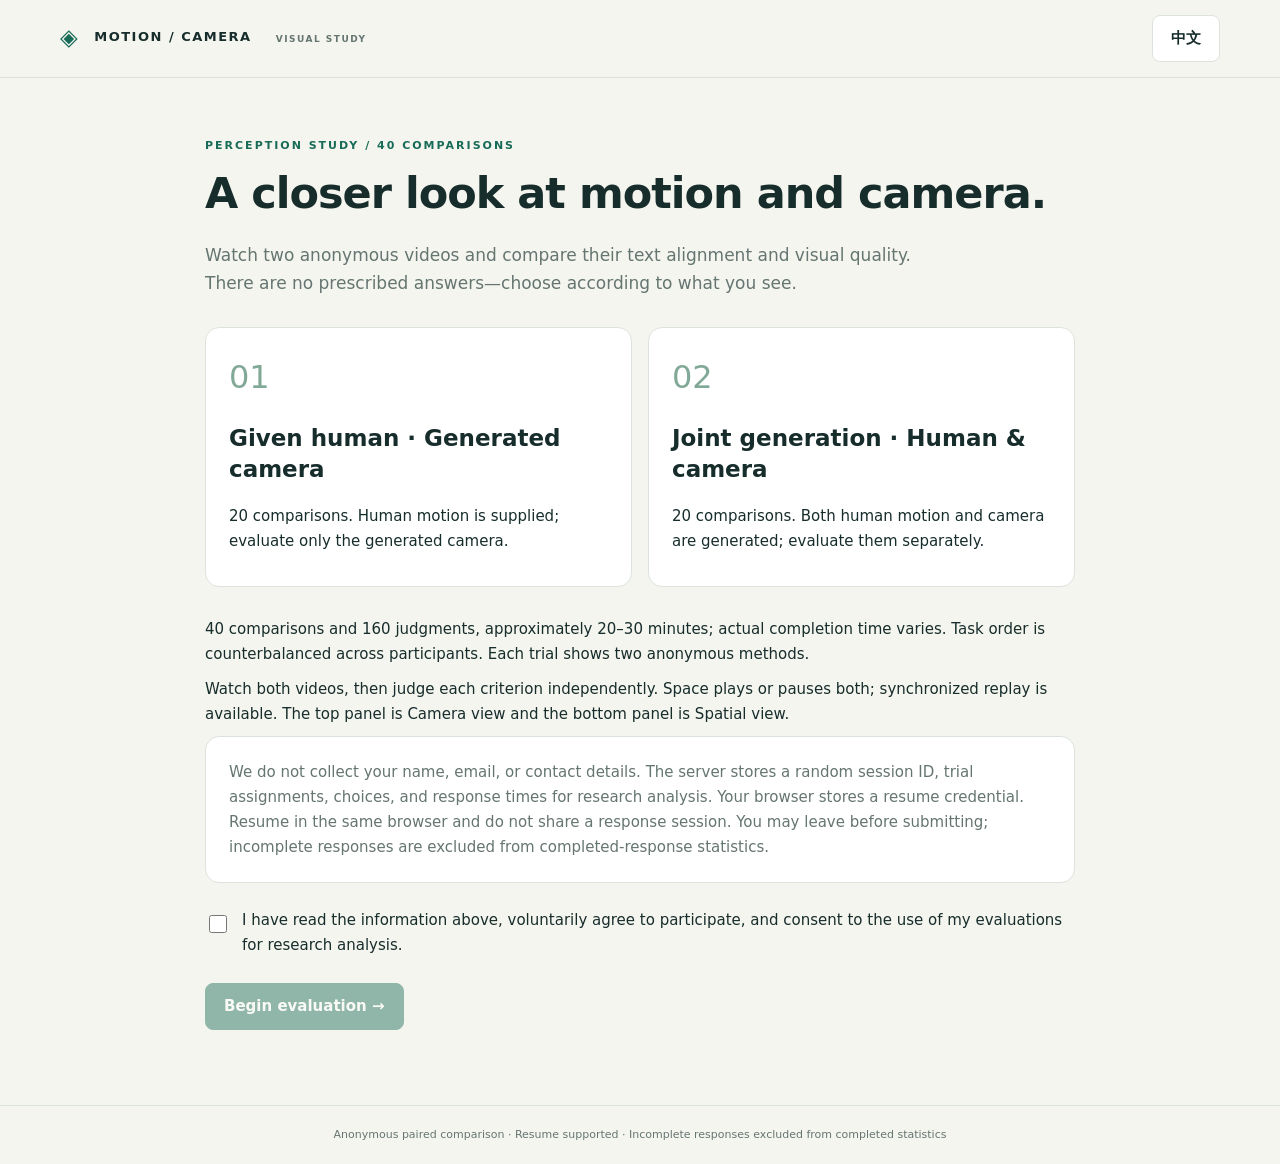
==== web/index.html @ 7c893954 "Restore video-first stacked questionnaire layout and intrinsic aspect ratios" ====
<!doctype html>
<html lang="zh">
<head>
  <meta charset="utf-8"><meta name="viewport" content="width=device-width,initial-scale=1">
  <meta name="referrer" content="no-referrer">
  <title>Motion & Camera · Visual Study</title>
  <link rel="stylesheet" href="style.css?v=20260920-stacked">
  <script src="config.js?v=20260919c" defer></script><script src="prompts-zh.js" defer></script><script src="questions-v2.js" defer></script><script src="player.js?v=20260919c" defer></script><script src="app.js?v=20260919c" defer></script>
</head>
<body>
  <header><a class="brand" href="#" aria-label="Visual study"><span class="brand-mark">◈</span> MOTION / CAMERA <small>VISUAL STUDY</small></a><button id="language" class="language" aria-label="Switch language">English</button></header>
  <main id="app" aria-live="polite"><p>正在连接问卷… / Connecting…</p></main>
  <div id="notice" role="alert" hidden></div>
  <footer id="footer"></footer>
</body>
</html>
---- web/style.css ----
:root{color-scheme:light;--ink:#172d2c;--muted:#657571;--green:#176b57;--line:#dbe3dc;--paper:#f5f5ef}*{box-sizing:border-box}body{margin:0;background:var(--paper);color:var(--ink);font:15px/1.65 'DM Sans','Noto Sans SC',system-ui,sans-serif}header{display:flex;align-items:center;justify-content:space-between;position:sticky;top:0;z-index:5;background:#f5f5eff5;border-bottom:1px solid var(--line);padding:15px max(24px,calc((100vw - 1160px)/2));gap:12px}.brand{color:var(--ink);text-decoration:none;font-size:13px;font-weight:700;letter-spacing:1.5px;white-space:nowrap}.brand small{font-size:9px;margin-left:18px;color:var(--muted)}.brand-mark{font-size:23px;color:var(--green);vertical-align:middle;margin-right:9px}.language{white-space:nowrap}button{font:inherit;cursor:pointer;border:1px solid var(--line);padding:10px 18px;border-radius:8px;color:var(--ink);background:white;font-weight:600}button:hover{border-color:var(--green);background:#edf4ee}button:focus-visible,input:focus-visible{outline:3px solid #a1c8aa;outline-offset:3px}button:disabled{cursor:not-allowed;opacity:.45}.primary{background:var(--green);color:white;border-color:var(--green)}.primary:hover{background:#105442;color:white}main{max-width:1160px;margin:0 auto;padding:34px 24px 50px}h1{font-size:clamp(27px,4vw,43px);line-height:1.25;letter-spacing:-1px;margin:12px 0 20px;font-weight:600}h2{font-size:23px;line-height:1.35}h3{margin:0;font-size:15px}p{margin:10px 0}.eyebrow{font-size:11px;letter-spacing:2px;color:var(--green);font-weight:700;text-transform:uppercase}.lead{font-size:17px;color:var(--muted);max-width:760px}.welcome{max-width:870px;margin:25px auto}.steps{display:grid;grid-template-columns:1fr 1fr;gap:16px;margin:30px 0}.card{background:white;border:1px solid var(--line);border-radius:14px;padding:23px}.card .number{font-size:32px;color:#82a898;font-weight:500}.muted,.help{color:var(--muted)}.help{font-size:12px}.consent{display:flex;align-items:flex-start;gap:12px;margin:25px 0}.consent input{margin-top:7px;min-width:18px;min-height:18px}.progress-row{display:flex;align-items:center;justify-content:space-between;gap:10px}.progress-track{height:4px;background:#dfe6de;border-radius:4px;margin:12px 0 20px;overflow:hidden}.progress-fill{height:100%;background:var(--green)}.scope{border-left:3px solid var(--green);background:#eaf0e7;padding:11px 15px;margin:16px 0;font-weight:500}.prompts{display:grid;gap:8px;margin:18px 0}.prompt{display:grid;grid-template-columns:110px 1fr;gap:12px;font-size:14px}.prompt strong{color:var(--green);font-size:12px;padding-top:2px}.videos{display:grid;grid-template-columns:1fr 1fr;gap:20px}.video-card{background:#e1e8e4;border:1px solid #d2ddd5;border-radius:12px;overflow:hidden}.video-label{display:flex;justify-content:space-between;padding:8px 14px;background:white;font-weight:700}.video-status{font-size:11px;font-weight:500;color:var(--muted)}video{width:100%;height:min(46vh,450px);display:block;object-fit:contain;background:#dee5e2}.playbar{display:flex;gap:10px;align-items:center;flex-wrap:wrap;margin:14px 0 20px}.questions{display:grid;gap:12px}fieldset{margin:0;border:1px solid var(--line);border-radius:12px;background:white;padding:16px 18px}legend{font-weight:600;padding:0 6px;font-size:15px}.question-desc{font-size:12px;color:var(--muted);margin:0 0 11px}.choices{display:grid;grid-template-columns:repeat(5,1fr) .9fr;gap:8px}.choice{cursor:pointer;position:relative;display:flex;align-items:center;justify-content:center;text-align:center;min-height:46px;padding:7px;border:1px solid var(--line);border-radius:7px;font-size:12px;line-height:1.45}.choice input{position:absolute;opacity:0}.choice:has(input:checked){background:#e7f1e8;border:2px solid var(--green);padding:6px;color:#135a48;font-weight:600}.choice:has(input:focus-visible){outline:3px solid #a1c8aa}.nav{display:flex;align-items:center;justify-content:space-between;gap:16px;margin:25px 0}.nav-right{display:flex;gap:12px;align-items:center}.badge{border:1px solid var(--line);border-radius:30px;padding:5px 12px;font-size:12px}.success-icon{font-size:40px;color:var(--green)}.receipt{font-family:monospace;font-size:24px;background:#eaf0e7;padding:15px;display:inline-block;border-radius:8px}#notice{position:fixed;bottom:25px;left:50%;transform:translateX(-50%);max-width:90vw;background:#742c28;color:white;padding:13px 22px;border-radius:10px;z-index:20}footer{text-align:center;border-top:1px solid var(--line);padding:20px;color:var(--muted);font-size:11px}.save-state{font-size:12px;color:var(--muted)}@media(max-width:650px){header{padding:12px 16px}.brand small{display:none}main{padding:22px 14px}.steps{grid-template-columns:1fr}.videos{gap:8px}video{height:35vh}.choices{grid-template-columns:repeat(3,1fr)}.prompt{grid-template-columns:80px 1fr;gap:7px}.nav-right{flex-direction:column;align-items:flex-end}.card{padding:18px}.lead{font-size:15px}}
/* Full-width video pair above the ratings; preserve intrinsic media ratio. */
.view-labels{padding:0 8px;text-align:center;margin:5px 0}.prompt-note{margin:8px 0 16px}
main:has(.study-grid){max-width:1440px}
.study-grid{display:grid;grid-template-columns:minmax(0,1fr);gap:20px}
.view-column{position:static;min-width:0}
.study-grid .videos{grid-template-columns:repeat(2,minmax(0,1fr));align-items:start}
.study-grid .video-card{min-width:0}
.study-grid video{width:100%;height:auto;max-height:none;aspect-ratio:auto;object-fit:contain}
.study-grid .questions{width:100%;min-width:0}
.study-grid .question-desc,.study-grid .choice{font-size:14px}
@media(max-width:650px){.study-grid{gap:14px}.study-grid .video-label{padding:7px 8px}.study-grid .view-labels{font-size:11px}}
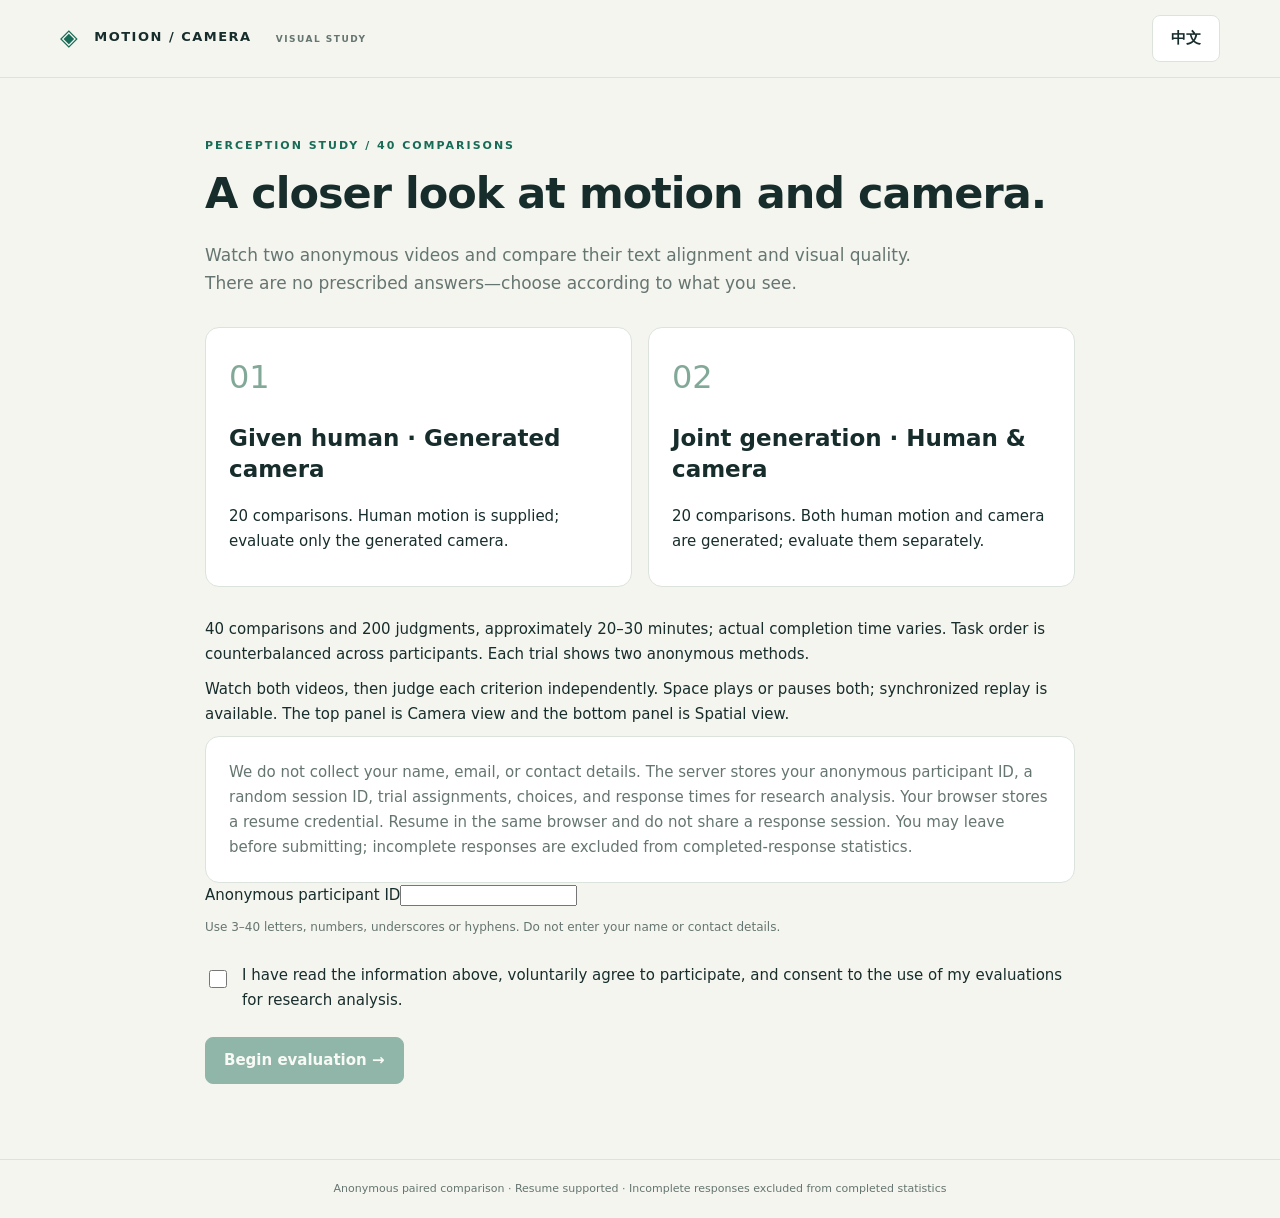
==== commit 1e7b3c34: "Add overall quality, anonymous IDs and explicit randomized response entry" ====
--- a/web/index.html
+++ b/web/index.html
@@ -4,8 +4,8 @@
   <meta charset="utf-8"><meta name="viewport" content="width=device-width,initial-scale=1">
   <meta name="referrer" content="no-referrer">
   <title>Motion & Camera · Visual Study</title>
-  <link rel="stylesheet" href="style.css?v=20260920-stacked">
-  <script src="config.js?v=20260919c" defer></script><script src="prompts-zh.js" defer></script><script src="questions-v2.js" defer></script><script src="player.js?v=20260919c" defer></script><script src="app.js?v=20260919c" defer></script>
+  <link rel="stylesheet" href="style.css?v=20260921-overall">
+  <script src="config.js?v=20260920-reconnect" defer></script><script src="prompts-zh.js" defer></script><script src="questions-v2.js?v=20260921-overall" defer></script><script src="player.js?v=20260919c" defer></script><script src="app.js?v=20260921-overall" defer></script>
 </head>
 <body>
   <header><a class="brand" href="#" aria-label="Visual study"><span class="brand-mark">◈</span> MOTION / CAMERA <small>VISUAL STUDY</small></a><button id="language" class="language" aria-label="Switch language">English</button></header>
--- a/web/style.css
+++ b/web/style.css
@@ -1,12 +1,53 @@
 :root{color-scheme:light;--ink:#172d2c;--muted:#657571;--green:#176b57;--line:#dbe3dc;--paper:#f5f5ef}*{box-sizing:border-box}body{margin:0;background:var(--paper);color:var(--ink);font:15px/1.65 'DM Sans','Noto Sans SC',system-ui,sans-serif}header{display:flex;align-items:center;justify-content:space-between;position:sticky;top:0;z-index:5;background:#f5f5eff5;border-bottom:1px solid var(--line);padding:15px max(24px,calc((100vw - 1160px)/2));gap:12px}.brand{color:var(--ink);text-decoration:none;font-size:13px;font-weight:700;letter-spacing:1.5px;white-space:nowrap}.brand small{font-size:9px;margin-left:18px;color:var(--muted)}.brand-mark{font-size:23px;color:var(--green);vertical-align:middle;margin-right:9px}.language{white-space:nowrap}button{font:inherit;cursor:pointer;border:1px solid var(--line);padding:10px 18px;border-radius:8px;color:var(--ink);background:white;font-weight:600}button:hover{border-color:var(--green);background:#edf4ee}button:focus-visible,input:focus-visible{outline:3px solid #a1c8aa;outline-offset:3px}button:disabled{cursor:not-allowed;opacity:.45}.primary{background:var(--green);color:white;border-color:var(--green)}.primary:hover{background:#105442;color:white}main{max-width:1160px;margin:0 auto;padding:34px 24px 50px}h1{font-size:clamp(27px,4vw,43px);line-height:1.25;letter-spacing:-1px;margin:12px 0 20px;font-weight:600}h2{font-size:23px;line-height:1.35}h3{margin:0;font-size:15px}p{margin:10px 0}.eyebrow{font-size:11px;letter-spacing:2px;color:var(--green);font-weight:700;text-transform:uppercase}.lead{font-size:17px;color:var(--muted);max-width:760px}.welcome{max-width:870px;margin:25px auto}.steps{display:grid;grid-template-columns:1fr 1fr;gap:16px;margin:30px 0}.card{background:white;border:1px solid var(--line);border-radius:14px;padding:23px}.card .number{font-size:32px;color:#82a898;font-weight:500}.muted,.help{color:var(--muted)}.help{font-size:12px}.consent{display:flex;align-items:flex-start;gap:12px;margin:25px 0}.consent input{margin-top:7px;min-width:18px;min-height:18px}.progress-row{display:flex;align-items:center;justify-content:space-between;gap:10px}.progress-track{height:4px;background:#dfe6de;border-radius:4px;margin:12px 0 20px;overflow:hidden}.progress-fill{height:100%;background:var(--green)}.scope{border-left:3px solid var(--green);background:#eaf0e7;padding:11px 15px;margin:16px 0;font-weight:500}.prompts{display:grid;gap:8px;margin:18px 0}.prompt{display:grid;grid-template-columns:110px 1fr;gap:12px;font-size:14px}.prompt strong{color:var(--green);font-size:12px;padding-top:2px}.videos{display:grid;grid-template-columns:1fr 1fr;gap:20px}.video-card{background:#e1e8e4;border:1px solid #d2ddd5;border-radius:12px;overflow:hidden}.video-label{display:flex;justify-content:space-between;padding:8px 14px;background:white;font-weight:700}.video-status{font-size:11px;font-weight:500;color:var(--muted)}video{width:100%;height:min(46vh,450px);display:block;object-fit:contain;background:#dee5e2}.playbar{display:flex;gap:10px;align-items:center;flex-wrap:wrap;margin:14px 0 20px}.questions{display:grid;gap:12px}fieldset{margin:0;border:1px solid var(--line);border-radius:12px;background:white;padding:16px 18px}legend{font-weight:600;padding:0 6px;font-size:15px}.question-desc{font-size:12px;color:var(--muted);margin:0 0 11px}.choices{display:grid;grid-template-columns:repeat(5,1fr) .9fr;gap:8px}.choice{cursor:pointer;position:relative;display:flex;align-items:center;justify-content:center;text-align:center;min-height:46px;padding:7px;border:1px solid var(--line);border-radius:7px;font-size:12px;line-height:1.45}.choice input{position:absolute;opacity:0}.choice:has(input:checked){background:#e7f1e8;border:2px solid var(--green);padding:6px;color:#135a48;font-weight:600}.choice:has(input:focus-visible){outline:3px solid #a1c8aa}.nav{display:flex;align-items:center;justify-content:space-between;gap:16px;margin:25px 0}.nav-right{display:flex;gap:12px;align-items:center}.badge{border:1px solid var(--line);border-radius:30px;padding:5px 12px;font-size:12px}.success-icon{font-size:40px;color:var(--green)}.receipt{font-family:monospace;font-size:24px;background:#eaf0e7;padding:15px;display:inline-block;border-radius:8px}#notice{position:fixed;bottom:25px;left:50%;transform:translateX(-50%);max-width:90vw;background:#742c28;color:white;padding:13px 22px;border-radius:10px;z-index:20}footer{text-align:center;border-top:1px solid var(--line);padding:20px;color:var(--muted);font-size:11px}.save-state{font-size:12px;color:var(--muted)}@media(max-width:650px){header{padding:12px 16px}.brand small{display:none}main{padding:22px 14px}.steps{grid-template-columns:1fr}.videos{gap:8px}video{height:35vh}.choices{grid-template-columns:repeat(3,1fr)}.prompt{grid-template-columns:80px 1fr;gap:7px}.nav-right{flex-direction:column;align-items:flex-end}.card{padding:18px}.lead{font-size:15px}}
-/* Full-width video pair above the ratings; preserve intrinsic media ratio. */
-.view-labels{padding:0 8px;text-align:center;margin:5px 0}.prompt-note{margin:8px 0 16px}
-main:has(.study-grid){max-width:1440px}
-.study-grid{display:grid;grid-template-columns:minmax(0,1fr);gap:20px}
-.view-column{position:static;min-width:0}
-.study-grid .videos{grid-template-columns:repeat(2,minmax(0,1fr));align-items:start}
-.study-grid .video-card{min-width:0}
-.study-grid video{width:100%;height:auto;max-height:none;aspect-ratio:auto;object-fit:contain}
-.study-grid .questions{width:100%;min-width:0}
-.study-grid .question-desc,.study-grid .choice{font-size:14px}
-@media(max-width:650px){.study-grid{gap:14px}.study-grid .video-label{padding:7px 8px}.study-grid .view-labels{font-size:11px}}
+/* One shared width, compact matrix, and viewport-fitted uncropped media. */
+.sr-only,.choice-text{position:absolute;width:1px;height:1px;padding:0;margin:-1px;overflow:hidden;clip-path:inset(50%);white-space:nowrap;border:0}
+.trial-page header{position:static;padding-block:3px}
+.trial-page header button{padding:4px 12px;font-size:14px}
+.trial-page footer{display:none}
+.trial-page main{max-width:780px;padding:6px 16px 8px;--media-height:280px}
+.trial-page .progress-track{margin:5px 0 7px;height:3px}
+.trial-page .badge{padding:1px 8px}
+.trial-page .scope{margin:5px 0;padding:3px 10px;font-size:14px;line-height:1.5}
+.trial-page .prompts{gap:3px;margin:6px 0;line-height:1.4}
+.trial-page .prompt{grid-template-columns:85px 1fr;gap:8px;font-size:14px}
+.trial-page .prompt .help{font-size:12px;line-height:1.3}
+.study-grid{display:grid;grid-template-columns:minmax(0,1fr);gap:5px}
+.view-column{min-width:0}
+.study-grid .videos{grid-template-columns:repeat(2,minmax(0,1fr));gap:12px;width:100%;align-items:start}
+.study-grid .video-card{min-width:0;border-radius:8px;background:#e1e8e4}
+.study-grid .video-label{padding:2px 10px;font-size:14px;line-height:1.5}
+.study-grid video{width:100%;height:var(--media-height);max-height:none;object-fit:contain}
+.view-labels{text-align:center;margin:2px 0;padding:0 4px;font-size:12px;line-height:1.4}
+.study-grid .playbar{justify-content:center;gap:8px;margin:5px 0;line-height:1.4}
+.study-grid .playbar button,.trial-page .nav button{padding:5px 12px;font-size:14px;line-height:1.4}
+.study-grid .questions{width:100%;min-width:0;gap:0;border:1px solid var(--line);border-radius:8px;background:white;overflow:hidden}
+.rating-head,.rating-row{display:grid;grid-template-columns:minmax(210px,1.9fr) repeat(6,minmax(0,1fr));align-items:center;gap:0}
+.rating-head{background:#edf2ed;min-height:38px;font-size:14px;line-height:1.2;text-align:center}
+.rating-head>span{padding:4px}
+.rating-head>span:first-child{text-align:left;padding-left:10px}
+fieldset.rating-row{border:0;border-top:1px solid var(--line);border-radius:0;padding:0;min-width:0}
+.criterion{padding:5px 8px;font-size:14px;line-height:1.3;min-width:0}
+.criterion summary{cursor:pointer;font-weight:600}
+.criterion p{margin:6px 0 0;color:var(--muted);font-size:14px;font-weight:400}
+.rating-row .choices{display:contents}
+.rating-row .choice{min-height:32px;align-self:stretch;border:0;border-radius:0;padding:4px;font-size:14px}
+.rating-row .choice:hover{background:#f0f5f0}
+.rating-row .choice:has(input:checked){border:0;padding:4px;background:#dceee3}
+.choice-dot{display:block;width:18px;height:18px;border:1.5px solid #91a69b;border-radius:50%;background:white}
+.choice:has(input:checked) .choice-dot{border:5px solid var(--green)}
+.trial-page .nav{margin:7px 0 0;gap:8px;line-height:1.4}
+.trial-page .nav-right{gap:10px}
+@media(max-width:759px){
+ .trial-page main{padding:10px 12px 20px}
+ .study-grid video{height:clamp(180px,34vh,300px)}
+ .rating-head{display:none}
+ .rating-row{grid-template-columns:1fr}
+ .rating-row .choices{display:grid;grid-template-columns:repeat(3,minmax(0,1fr));gap:4px;padding:0 8px 8px}
+ .rating-row .choice{gap:5px;border:1px solid var(--line);border-radius:5px;min-height:40px}
+ .rating-row .choice:has(input:checked){border:1px solid var(--green)}
+ .choice-text{position:static;width:auto;height:auto;margin:0;overflow:visible;clip-path:none;white-space:normal}
+ .choice-dot{width:14px;height:14px;flex-shrink:0}
+ .choice:has(input:checked) .choice-dot{border-width:4px}
+ .view-labels{font-size:12px}.trial-page .playbar .help{width:100%;text-align:center}
+ .trial-page .nav-right{flex-direction:column;align-items:flex-end}
+}
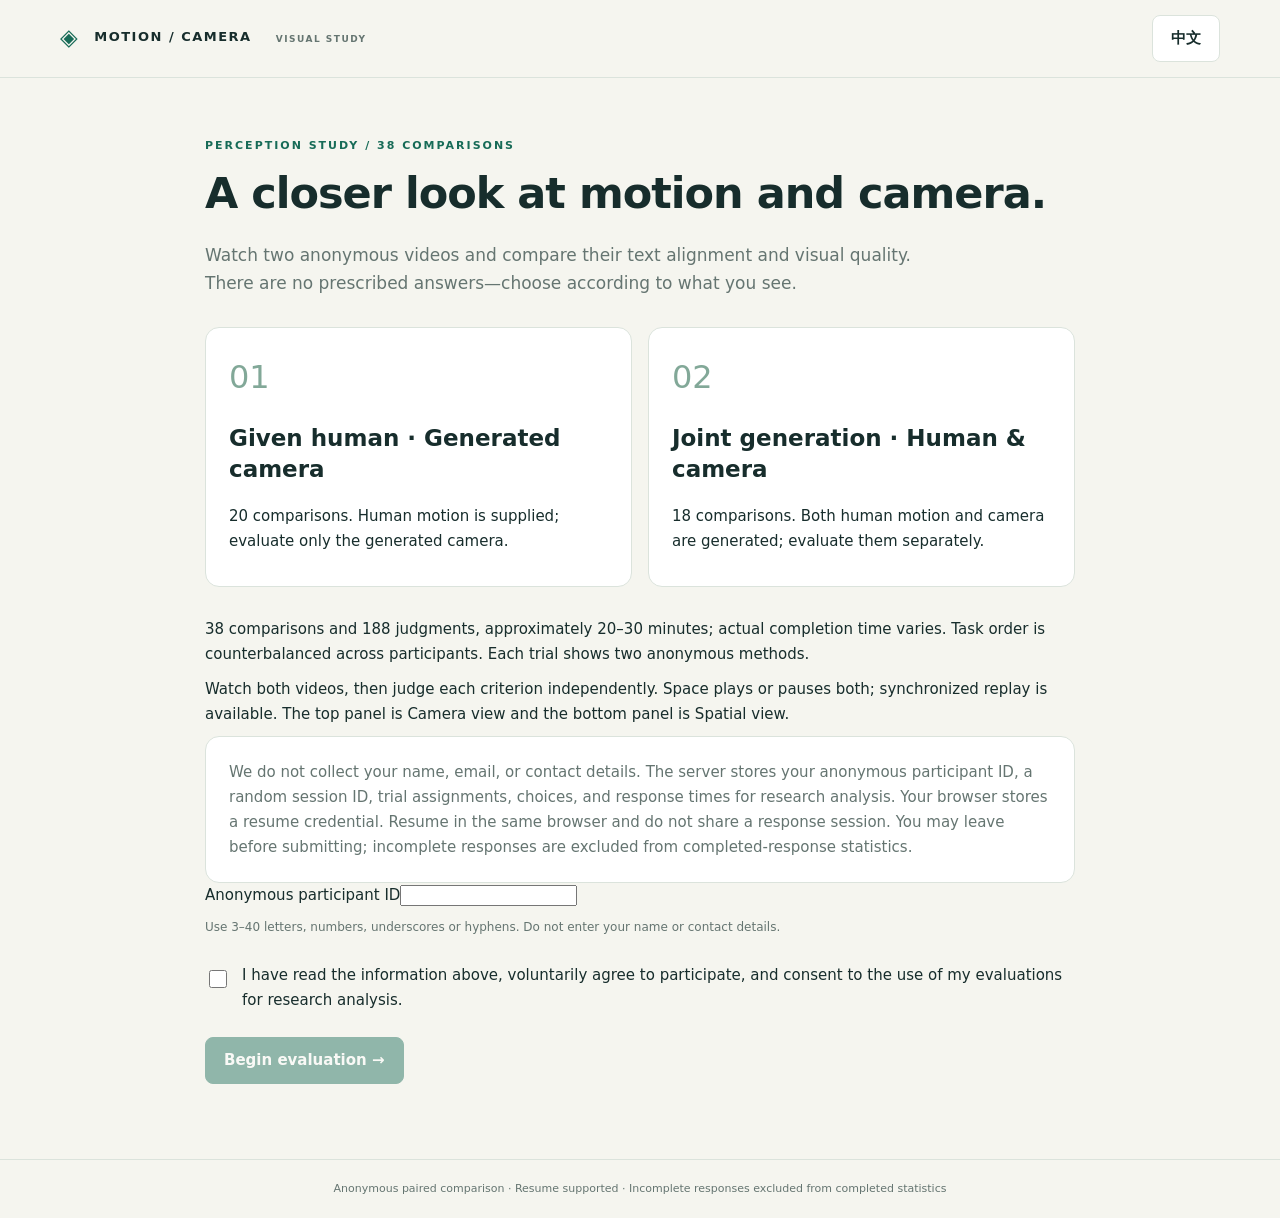
==== commit c9621861: "Publish equal-rate survey with eighteen joint trials" ====
--- a/web/index.html
+++ b/web/index.html
@@ -4,8 +4,8 @@
   <meta charset="utf-8"><meta name="viewport" content="width=device-width,initial-scale=1">
   <meta name="referrer" content="no-referrer">
   <title>Motion & Camera · Visual Study</title>
-  <link rel="stylesheet" href="style.css?v=20260921-overall">
-  <script src="config.js?v=20260920-reconnect" defer></script><script src="prompts-zh.js" defer></script><script src="questions-v2.js?v=20260921-overall" defer></script><script src="player.js?v=20260919c" defer></script><script src="app.js?v=20260921-overall" defer></script>
+  <link rel="stylesheet" href="style.css?v=20260921-equalpairs">
+  <script src="config.js?v=20260920-reconnect" defer></script><script src="prompts-zh.js" defer></script><script src="questions-v2.js?v=20260921-equalpairs" defer></script><script src="player.js?v=20260919c" defer></script><script src="app.js?v=20260921-equalpairs" defer></script>
 </head>
 <body>
   <header><a class="brand" href="#" aria-label="Visual study"><span class="brand-mark">◈</span> MOTION / CAMERA <small>VISUAL STUDY</small></a><button id="language" class="language" aria-label="Switch language">English</button></header>
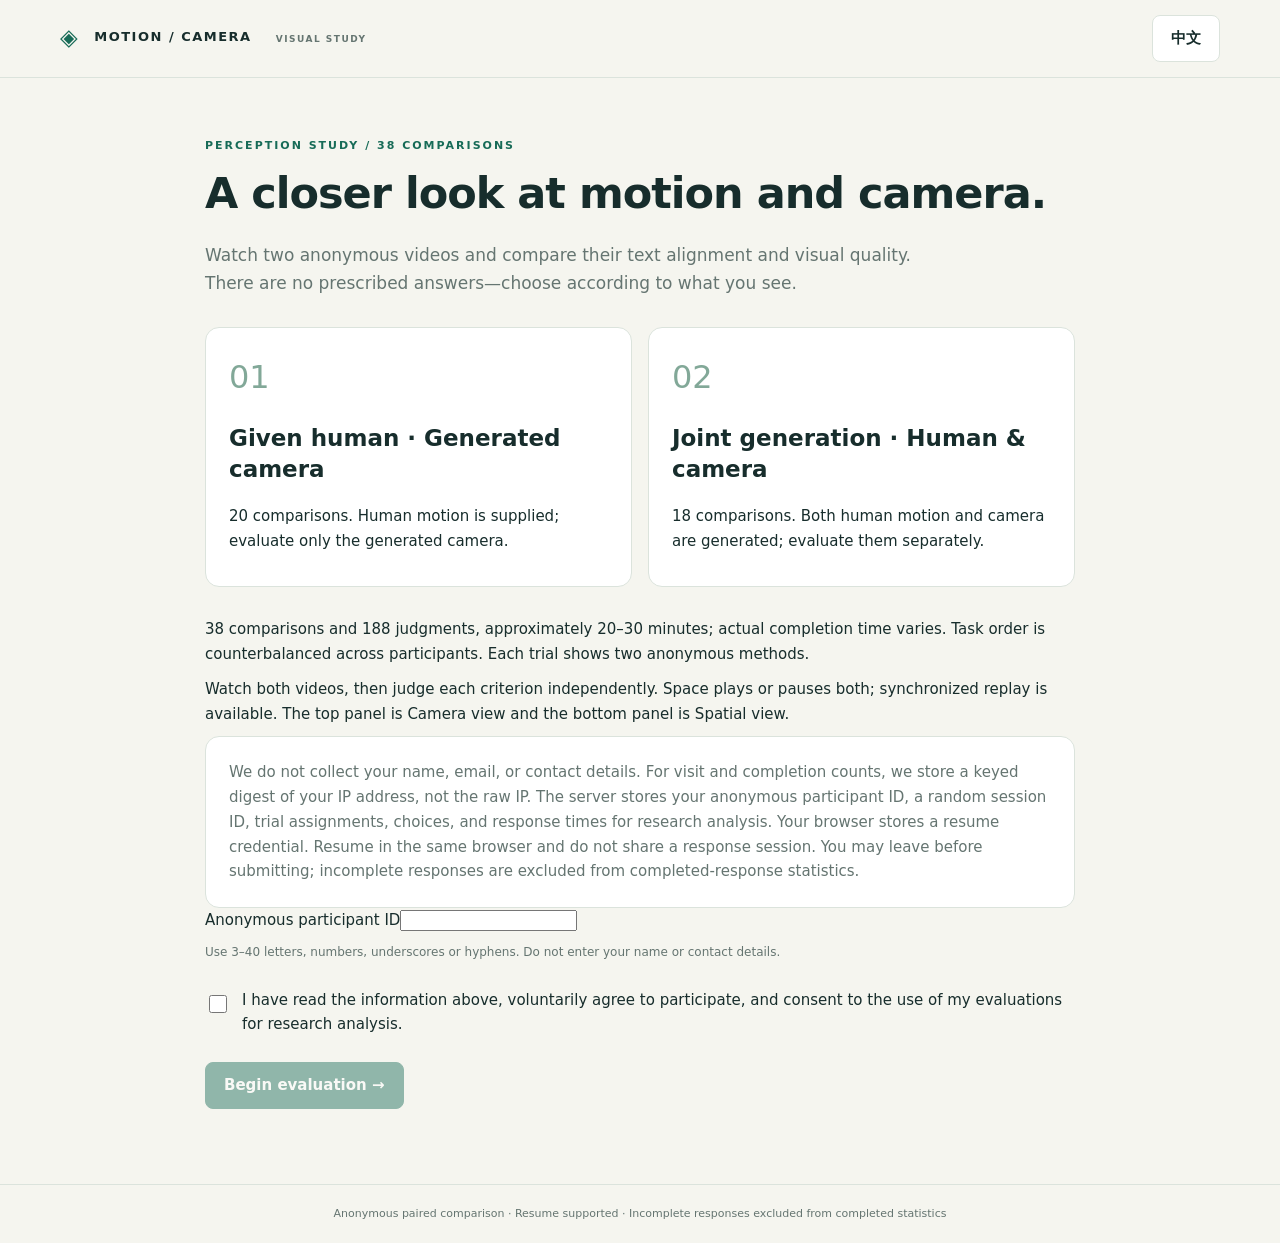
==== commit 2a98d7ed: "Enable privacy-preserving visitor counters" ====
--- a/web/index.html
+++ b/web/index.html
@@ -4,8 +4,8 @@
   <meta charset="utf-8"><meta name="viewport" content="width=device-width,initial-scale=1">
   <meta name="referrer" content="no-referrer">
   <title>Motion & Camera · Visual Study</title>
-  <link rel="stylesheet" href="style.css?v=20260921-equalpairs">
-  <script src="config.js?v=20260920-reconnect" defer></script><script src="prompts-zh.js" defer></script><script src="questions-v2.js?v=20260921-equalpairs" defer></script><script src="player.js?v=20260919c" defer></script><script src="app.js?v=20260921-equalpairs" defer></script>
+  <link rel="stylesheet" href="style.css?v=20260921-analytics">
+  <script src="config.js?v=20260920-reconnect" defer></script><script src="prompts-zh.js" defer></script><script src="questions-v2.js?v=20260921-analytics" defer></script><script src="player.js?v=20260919c" defer></script><script src="app.js?v=20260921-analytics" defer></script>
 </head>
 <body>
   <header><a class="brand" href="#" aria-label="Visual study"><span class="brand-mark">◈</span> MOTION / CAMERA <small>VISUAL STUDY</small></a><button id="language" class="language" aria-label="Switch language">English</button></header>
